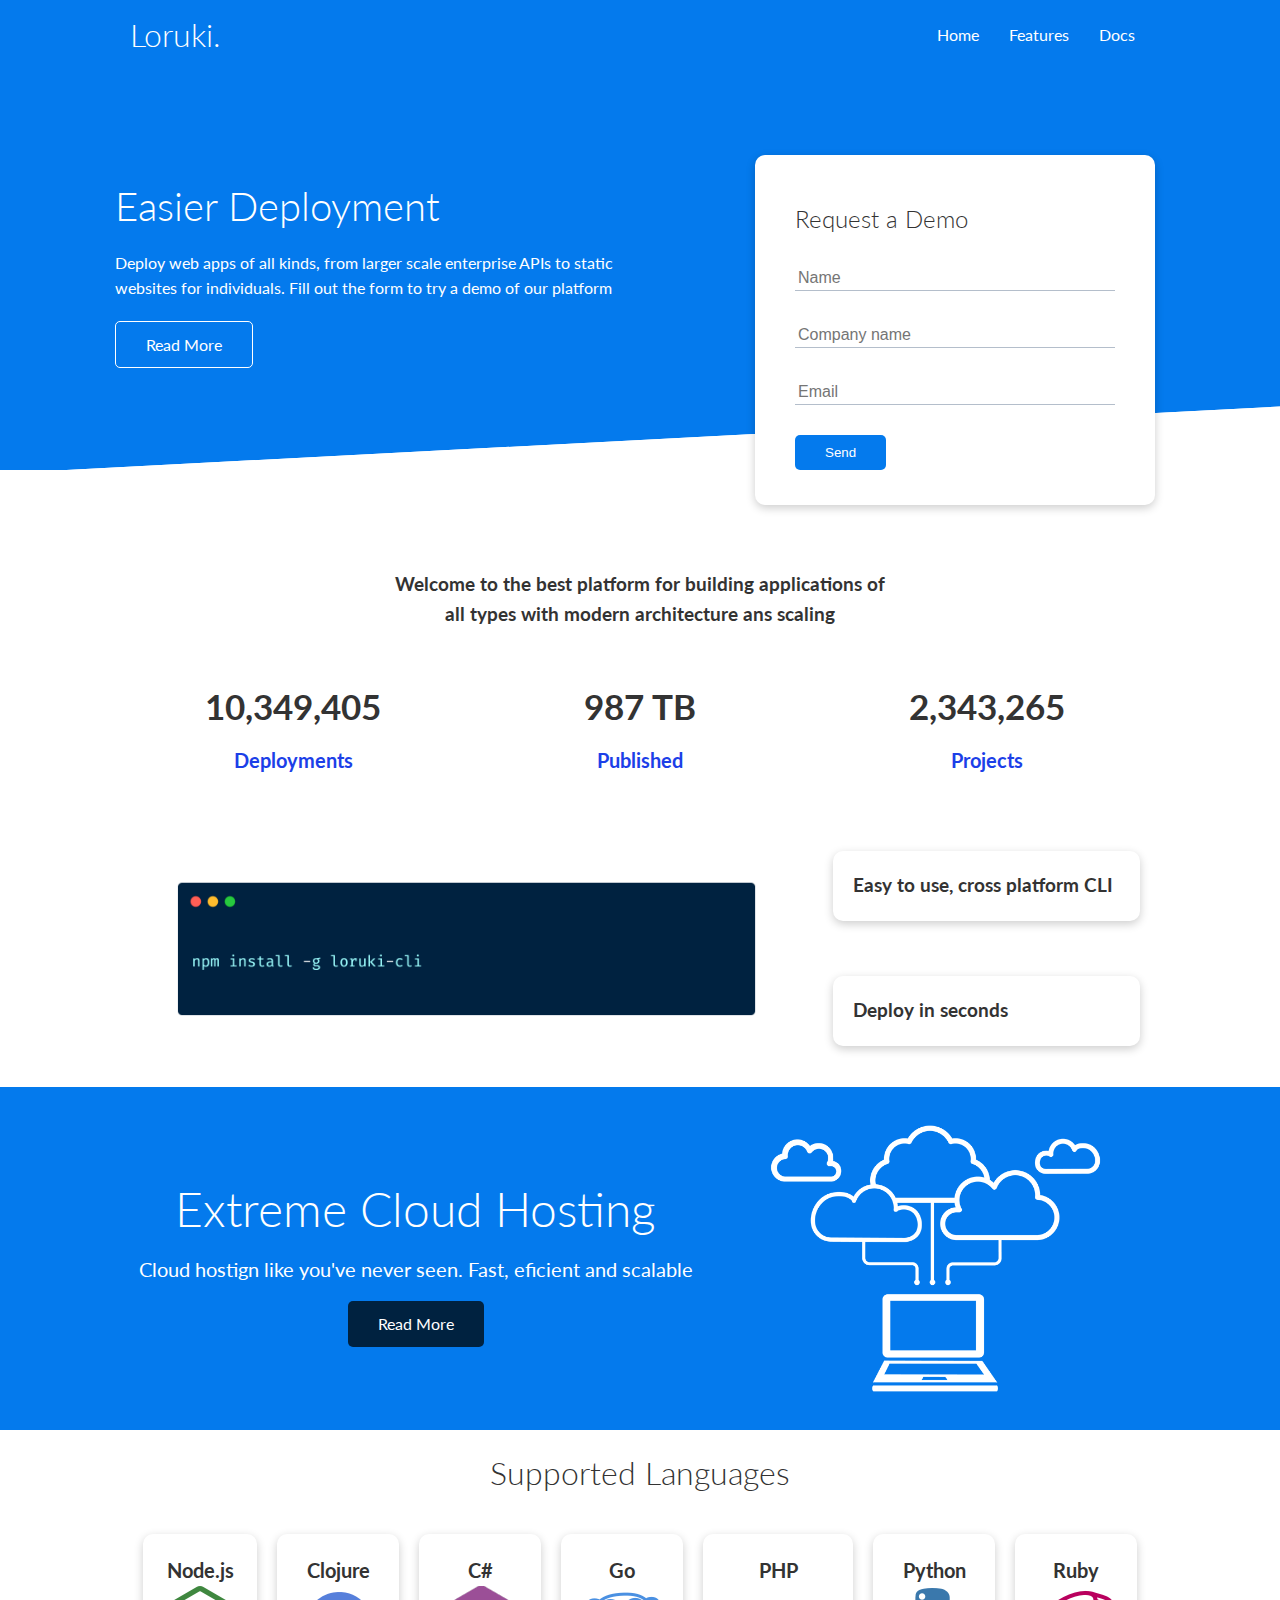
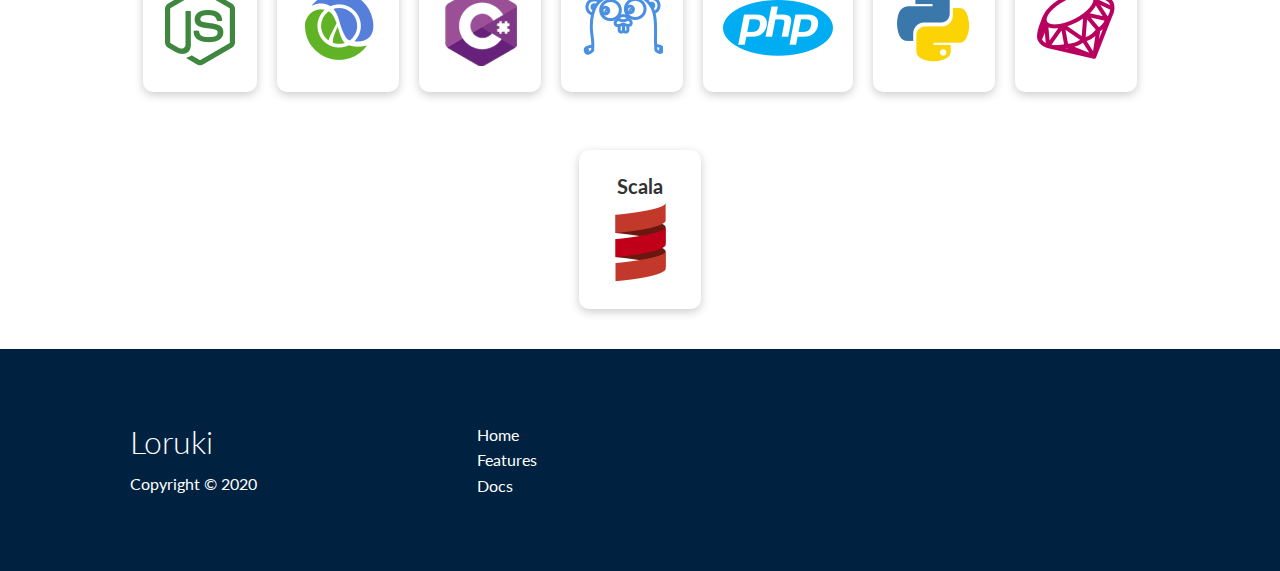
==== index.html @ ce85961d "first commit" ====
<!DOCTYPE html>
<html lang="en">
<head>
    <meta charset="UTF-8">
    <meta name="viewport" content="width=device-width, initial-scale=1.0">

    <link rel="stylesheet" href="https://cdnjs.cloudflare.com/ajax/libs/font-awesome/5.15.1/css/all.min.css" integrity="sha512-+4zCK9k+qNFUR5X+cKL9EIR+ZOhtIloNl9GIKS57V1MyNsYpYcUrUeQc9vNfzsWfV28IaLL3i96P9sdNyeRssA==" crossorigin="anonymous" />

    <link rel="stylesheet" href="css/utilities.css">
    <link rel="stylesheet" href="css/style.css">

    <title>Loruki | Cloud Hosting For Everyone</title>
</head>
<body>
    <div class="navbar">
        <div class="container flex">
            <h1 class="logo">Loruki.</h1>
            <nav>
                <ul>
                    <li>
                        <a href="index.html">Home</a>
                    </li>
                    <li>
                        <a href="features.html">Features</a>
                    </li>
                    <li>
                        <a href="docs.html">Docs</a>
                    </li>
                </ul>
            </nav>
        </div>
    </div>

    <section class="showcase">
        <div class="container grid">
            <div class="showcase-text">
                <h1>Easier Deployment</h1>
                <p>Deploy web apps of all kinds, from larger scale enterprise APIs to static websites for individuals. Fill out the form to try a demo of our platform</p>
                <a href="features.html" class="btn btn-outline">Read More</a>
            </div>

            <div class="showcase-form card">
                <h2>Request a Demo</h2>
                <form>
                    <div class="form-control">
                        <input type="text" name="name" placeholder="Name" required>
                    </div>
                    <div class="form-control">
                        <input type="text" name="company" placeholder="Company name" required>
                    </div>
                    <div class="form-control">
                        <input type="email" name="email" placeholder="Email" required>
                    </div>

                    <input type="submit" value="Send" class="btn btn-primary">
                </form>
            </div>
        </div>
    </section>

    <section class="stats">
        <div class="container">
            <h3 class="stats-heading text-center my-1">
                Welcome to the best platform for building applications of all types with modern architecture ans scaling
            </h3>

            <div class="grid grid-3 text-center my-4">
                <div>
                    <i class="fas fa-server fa-3x"></i>
                    <h3>10,349,405</h3>
                    <p class="text-secondary">Deployments</p>
                </div>
                <div>
                    <i class="fas fa-upload fa-3x"></i>
                    <h3>987 TB</h3>
                    <p class="text-secondary">Published</p>
                </div>
                <div>
                    <i class="fas fa-project-diagram fa-3x"></i>
                    <h3>2,343,265</h3>
                    <p class="text-secondary">Projects</p>
                </div>
            </div>
        </div>
    </section>

    <section class="cli">
        <div class="container grid">
            <img src="images/cli.png" alt="">
            <div class="card">
                <h3>Easy to use, cross platform CLI</h3>
            </div>
            <div class="card">
                <h3>Deploy in seconds</h3>
            </div>
        </div>
    </section>

    <section class="cloud bg-primary my-2 py-2">
        <div class="container grid">
            <div class="text-center">
                <h2 class="lg">Extreme Cloud Hosting</h2>
                <p class="lead my-1">Cloud hostign like you've never seen. Fast, eficient and scalable</p>
                <a href="features.html" class="btn btn-dark">Read More</a>
            </div>
            <img src="images/cloud.png" alt="">

        </div>
    </section>

    <section class="languages">
        <h2 class="md text-center my-2">
            Supported Languages
        </h2>
        <div class="container flex">
            <div class="card">
                <h4>Node.js</h4>
                <img src="images/logos/node.png" alt="">
            </div>
            <div class="card">
                <h4>Clojure</h4>
                <img src="images/logos/clojure.png" alt="">
            </div>
            <div class="card">
                <h4>C#</h4>
                <img src="images/logos/csharp.png" alt="">
            </div>
            <div class="card">
                <h4>Go</h4>
                <img src="images/logos/go.png" alt="">
            </div>
            <div class="card">
                <h4>PHP</h4>
                <img src="images/logos/php.png" alt="">
            </div>
            <div class="card">
                <h4>Python</h4>
                <img src="images/logos/python.png" alt="">
            </div>
            <div class="card">
                <h4>Ruby</h4>
                <img src="images/logos/ruby.png" alt="">
            </div>
            <div class="card">
                <h4>Scala</h4>
                <img src="images/logos/scala.png" alt="">
            </div>
            
        </div>
    </section>

    <footer class="footer bg-dark py-5">
        <div class="container grid grid-3">
            <div>
                <h1>Loruki</h1>
                <p>Copyright &copy; 2020</p>
            </div>
            <nav>
                <ul>
                    <li><a href="index.html">Home</a></li>
                    <li><a href="features.html">Features</a></li>
                    <li><a href="docs.html">Docs</a></li>
                </ul>
            </nav>
            <div class="social">
                <a href="#"><i class="fab fa-github fa-2x"></i></a>
                <a href="#"><i class="fab fa-facebook fa-2x"></i></a>
                <a href="#"><i class="fab fa-instagram fa-2x"></i></a>
                <a href="#"><i class="fab fa-twitter fa-2x"></i></a>
            </div>
        </div>
    </footer>
    
</body>
</html>
---- css/utilities.css ----
/*  Utilities */

.container {
    max-width: 1100px;
    margin: 0 auto;
    overflow: auto;
    padding: 0 40px;
}

.card {
    background-color: #fff;
    color: #333;
    border-radius: 10px;
    box-shadow: 0 3px 10px rgba(0, 0, 0, 0.2);

    padding: 20px;
    margin: 10px;
}

.btn {
    display: inline-block;
    padding: 10px 30px;
    cursor: pointer;

    background-color: var(--primary-color);
    color: #fff;
    border: none;
    border-radius: 5px;
}

.btn-outline {
    background-color: transparent;
    border: 1px #fff solid;
}

.btn:hover {
    transform: scale(0.98);
}

/* Backgrounds and colored btns */
.bg-primary,
.btn-primary {
    background-color: var(--primary-color);
    color: #fff;
}

.bg-secondary,
.btn-secondary {
    background-color: var(--secondary-color);
    color: #fff;
}

.bg-dark,
.btn-dark {
    background-color: var(--dark-color);
    color: #fff;
}

.bg-light,
.btn-light {
    background-color: var(--light-color);
    color: #333;
}

.bg-primary a,
.btn-primary a,
.bg-secondary a,
.btn-secondary a,
.bg-dark a,
.btn-dark a {
    color: #fff;
}

/*  Text colors */
.text-primary {
    color: var(--primary-color);
}

.text-secondary {
    color: var(--secondary-color);
}

.text-dark {
    color: var(--dark-color);
}

.text-light {
    color: var(--light-color);
}

/* Text sizes */
.lead {
    font-size: 20px;
}

.sm {
    font-size: 1rem;
}

.md {
    font-size: 2rem;
}

.lg {
    font-size: 3rem;
}

.xl {
    font-size: 4rem;
}

.text-center {
    text-align: center;
}

/* Alert */
.alert {
    background-color: var(--light-color);
    padding: 10px 20px;
    font-weight: bold;

    margin: 15px 0;
}

.alert i {
    margin-right: 10px;
}

.alert-success {
    background-color: var(--success-color);
    color: #fff;
}

.alert-error {
    background-color: var(--error-color);
    color: #fff;
}

.flex {
    display: flex;
    justify-content: center;
    align-items: center;

    height: 100%;
}

.grid {
    display: grid;
    grid-template-columns: repeat(2, 1fr);
    gap: 20px;

    justify-content: center;
    align-items: center;

    height: 100%;
}

.grid-3 {
    grid-template-columns: repeat(3, 1fr);
}

/* Margin */
.my-1 {
    margin: 1rem 0;
}

.my-2 {
    margin: 1.5rem 0;
}

.my-3 {
    margin: 2rem 0;
}

.my-4 {
    margin: 3rem 0;
}

.my-5 {
    margin: 4rem 0;
}

.m-1 {
    margin: 1rem;
}

.m-2 {
    margin: 1.5rem;
}

.m-3 {
    margin: 2rem;
}

.m-4 {
    margin: 3rem;
}

.m-5 {
    margin: 4rem;
}

/* Padding */
.py-1 {
    padding: 1rem 0;
}

.py-2 {
    padding: 1.5rem 0;
}

.py-3 {
    padding: 2rem 0;
}

.py-4 {
    padding: 3rem 0;
}

.py-5 {
    padding: 4rem 0;
}

.p-1 {
    padding: 1rem;
}

.p-2 {
    padding: 1.5rem;
}

.p-3 {
    padding: 2rem;
}

.p-4 {
    padding: 3rem;
}

.p-5 {
    padding: 4rem;
}
---- css/style.css ----
@import url('https://fonts.googleapis.com/css2?family=Lato:wght@300&display=swap');

:root {
    --primary-color: #047aed;
    --secondary-color: #1c3fe8;
    --dark-color: #002240;
    --light-color: #f4f4f4;
    --success-color: #5cb85c;
    --error-color: #d9534f;
}

* {
    box-sizing: border-box;
    padding: 0;
    margin: 0;
}

body {
    font-family: 'Lato', sans-serif;
    color: #333;

    line-height: 1.6;
}

ul {
    list-style-type: none;
}

a {
    text-decoration: none;
    color: #333;
}

h1, h2 {
    font-weight: 300;
    line-height: 1.2;

    margin: 10px 0;
}

p {
    margin: 10px 0;
}

img {
    width: 100%;
}

code, pre {
    background: #333;
    color: #fff;
    padding: 10px;
}

/* navbar */
.navbar {
    background-color: var(--primary-color);
    color: #fff;

    height: 70px;
}

.navbar ul {
    display: flex;
}

.navbar a {
    color: #fff;
    padding: 10px;

    margin: 0 5px;
}

.navbar a:hover {
    border-bottom: 2px #fff solid;
}

.navbar .flex {
    justify-content: space-between;
}

/* Showcase */
.showcase {
    height: 400px;
    background-color: var(--primary-color);

    color: #fff;

    position: relative;
}

.showcase h1 {
    font-size: 40px;
}

.showcase p {
    margin: 20px 0;
}

.showcase .grid {
    grid-template-columns: 55% 45%;
    gap: 30px;

    overflow: visible;
}

.showcase-text {
    animation: slideInFromLeft 1s ease-in;
}

.showcase-form {
    position: relative;

    top: 60px;
    height: 350px;
    width: 400px;

    padding: 40px;

    justify-self: flex-end;
    z-index: 100;

    animation: slideInFromRight 1s ease-in;
}

.showcase-form .form-control {
    margin: 30px 0;
}

.showcase-form input[type='text'], 
.showcase-form input[type='email'] {
    border: 0;
    border-bottom: 1px solid #b4becb;

    width: 100%;
    padding: 3px;
    font-size: 16px;
}

.showcase-form input:focus {
    outline: none;
}

.showcase::before,
.showcase::after {
    content: '';
    position: absolute;

    height: 100px;
    bottom: -70px;
    background-color: #fff;

    right: 0;
    left: 0;

    transform: skewY(-3deg);
    -webkit-transform: skewY(-3deg);
    -moz-transform: skewY(-3deg);
    -ms-transform: skewY(-3deg);
}

/*  Stats */
.stats {
    padding-top: 100px;
    animation: slideInFromBottom 1s ease-in;
}

.stats-heading {
    max-width: 500px;
    margin: auto;
}

.stats .grid h3 {
    font-size: 35px;
}

.stats .grid p {
    font-size: 20px;
    font-weight: bold;
}

/* CLI */
.cli .grid {
    grid-template-columns: repeat(3, 1fr);
    grid-template-rows: repeat(2, 1fr);
}

.cli .grid > *:first-child {
    grid-column: 1 / span 2;
    grid-row: 1 / span 2;
}

/* Cloud */
.cloud .grid {
    grid-template-columns: 4fr 3fr;
}

/* Languages */
.languages .flex {
    flex-wrap: wrap;
}

.languages .card {
    text-align: center;
    margin: 18px 10px 40px;

    transition: transform 0.2s ease-in;
    cursor: pointer;
}

.languages .card h4 {
    font-size: 20px;
}

.languages .card:hover {
    transform: translateY(-15px);
}

/* Features */
.features-head img,
.docs-head img {
    width: 200px;
    justify-self: flex-end;
}

.features-sub-head img {
    width: 300px;
    justify-self: flex-end;
}

.features-main .card > i {
    margin-right: 20px;
}

.features-main .grid {
    padding: 30px;
}

.features-main .grid > *:first-child {
    grid-column: 1 / span 3;
}

.features-main .grid > *:nth-child(2) {
    grid-column: 1 / span 2;
}

/* Docs */
.docs-main h3 {
    margin: 20px 0;
}

.docs-main .grid {
    grid-template-columns: 1fr 2fr;
    align-items: flex-start;
}

.docs-main nav li {
    font-size: 17px;
    padding-bottom: 5px;
    margin-bottom: 5px;
    border-bottom: 1px #ccc solid;
}

.docs-main a:hover {
    font-weight: bold;
}

/*  Footer */
.footer .social a {
    margin: 0 10px;
}

/* Animations */
@keyframes slideInFromLeft {
    0% {
        transform: translateX(-100%);
    }
    100% {
        transform: translateX(0);
    }
}

@keyframes slideInFromRight {
    0% {
        transform: translateX(100%);
    }
    100% {
        transform: translateX(0);
    }
}

@keyframes slideInFromTop {
    0% {
        transform: translateY(-100%);
    }
    100% {
        transform: translateY(0);
    }
}

@keyframes slideInFromBottom {
    0% {
        transform: translateY(100%);
    }
    100% {
        transform: translateY(0);
    }
}

/* Tablets and under */
@media(max-width: 768px) {
    .grid,
    .showcase .grid,
    .stats .grid,
    .cli .grid,
    .cloud .grid,
    .features-main .grid,
    .docs-main .grid {
        grid-template-columns: 1fr;
        grid-template-rows: 1fr;
    }

    .showcase {
        height: auto;
    }

    .showcase-text {
        text-align: center;
        margin: 40px;
        animation: slideInFromTop 1s ease-in;
    }

    .showcase-form {
        justify-self: center;
        margin: auto;
        animation: slideInFromBottom 1s ease-in;
    }

    .cli .grid > *:first-child {
        grid-column: 1;
        grid-row: 1;
    }

    .features-head,
    .features-sub-head,
    .docs-head {
        text-align: center;
    }

    .features-head img,
    .features-sub-head img,
    .docs-head img{
        justify-self: center;
    }

    .features-main .grid > *:first-child,
    .features-main .grid > *:nth-child(2) {
        grid-column: 1;
    }
    
}

/* Mobile */
@media(max-width: 500px) {
    .navbar {
        height: 110px;
    }

    .navbar .flex {
        flex-direction: column;
    }

    .navbar ul {
        padding: 10px;
        background-color: rgba(0, 0, 0, 0.1);
    }
}
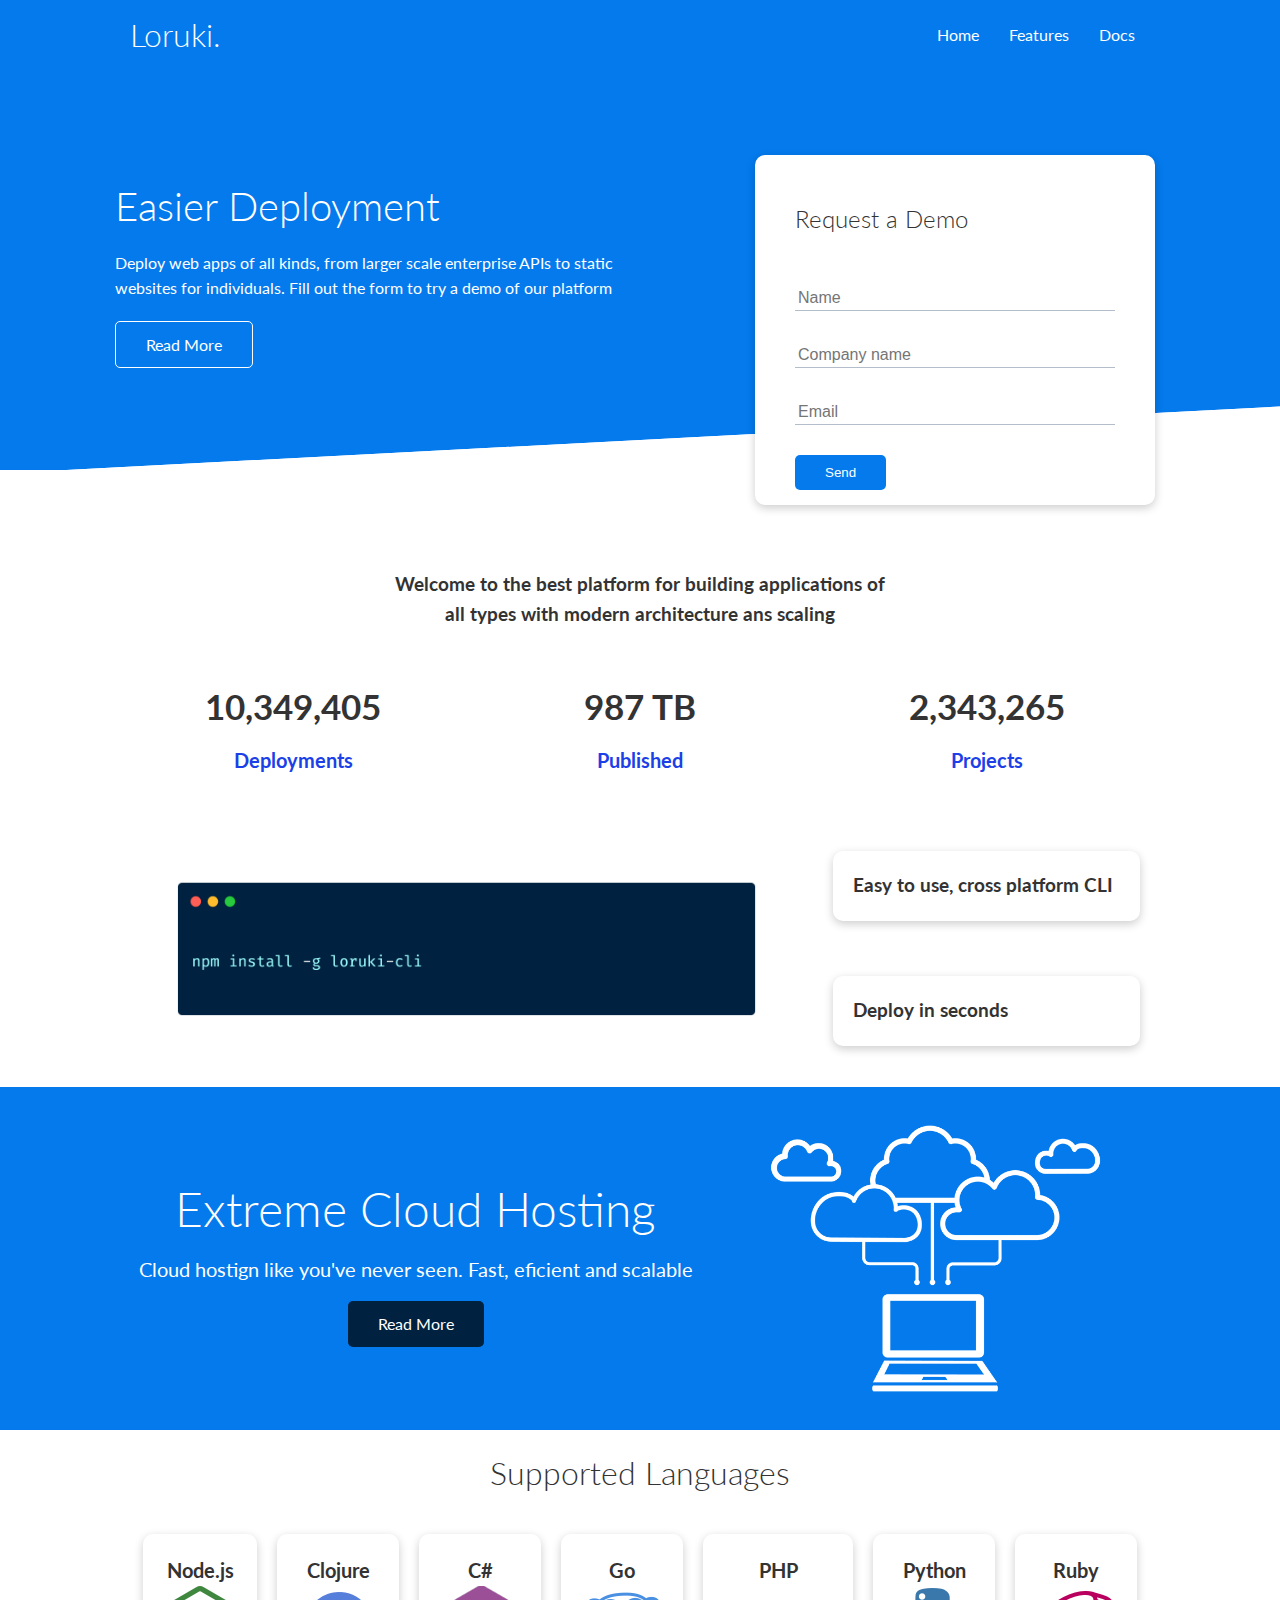
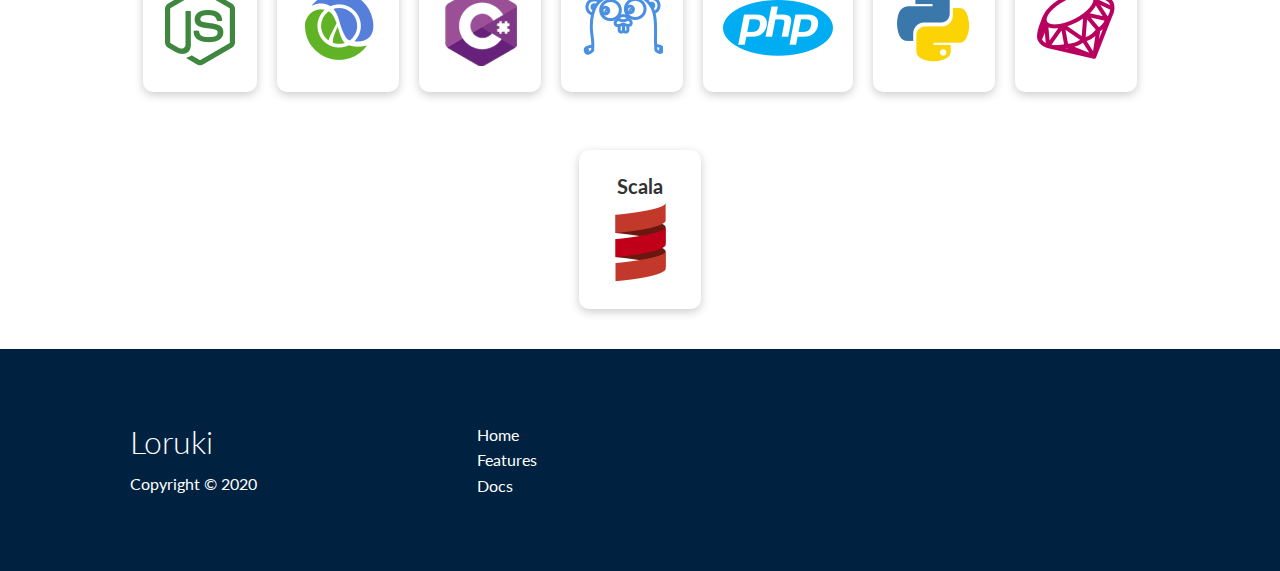
==== commit 3f04e6df: "netlify-deploy-form" ====
--- a/index.html
+++ b/index.html
@@ -41,7 +41,12 @@
 
             <div class="showcase-form card">
                 <h2>Request a Demo</h2>
-                <form>
+                <form name="contact" method="POST" netlify-honeypot="bot-field" data-netlify="true">
+                    <input type="hidden" name="form-name" value="contact">
+                    <p class="hidden">
+                        <label>Don´t fill this out if you´re human: <input name="bot-field" /></label>
+                    </p>
+
                     <div class="form-control">
                         <input type="text" name="name" placeholder="Name" required>
                     </div>
--- a/css/style.css
+++ b/css/style.css
@@ -50,6 +50,11 @@
     background: #333;
     color: #fff;
     padding: 10px;
+}
+
+.hidden {
+    visibility: hidden;
+    height: 0;
 }
 
 /* navbar */
